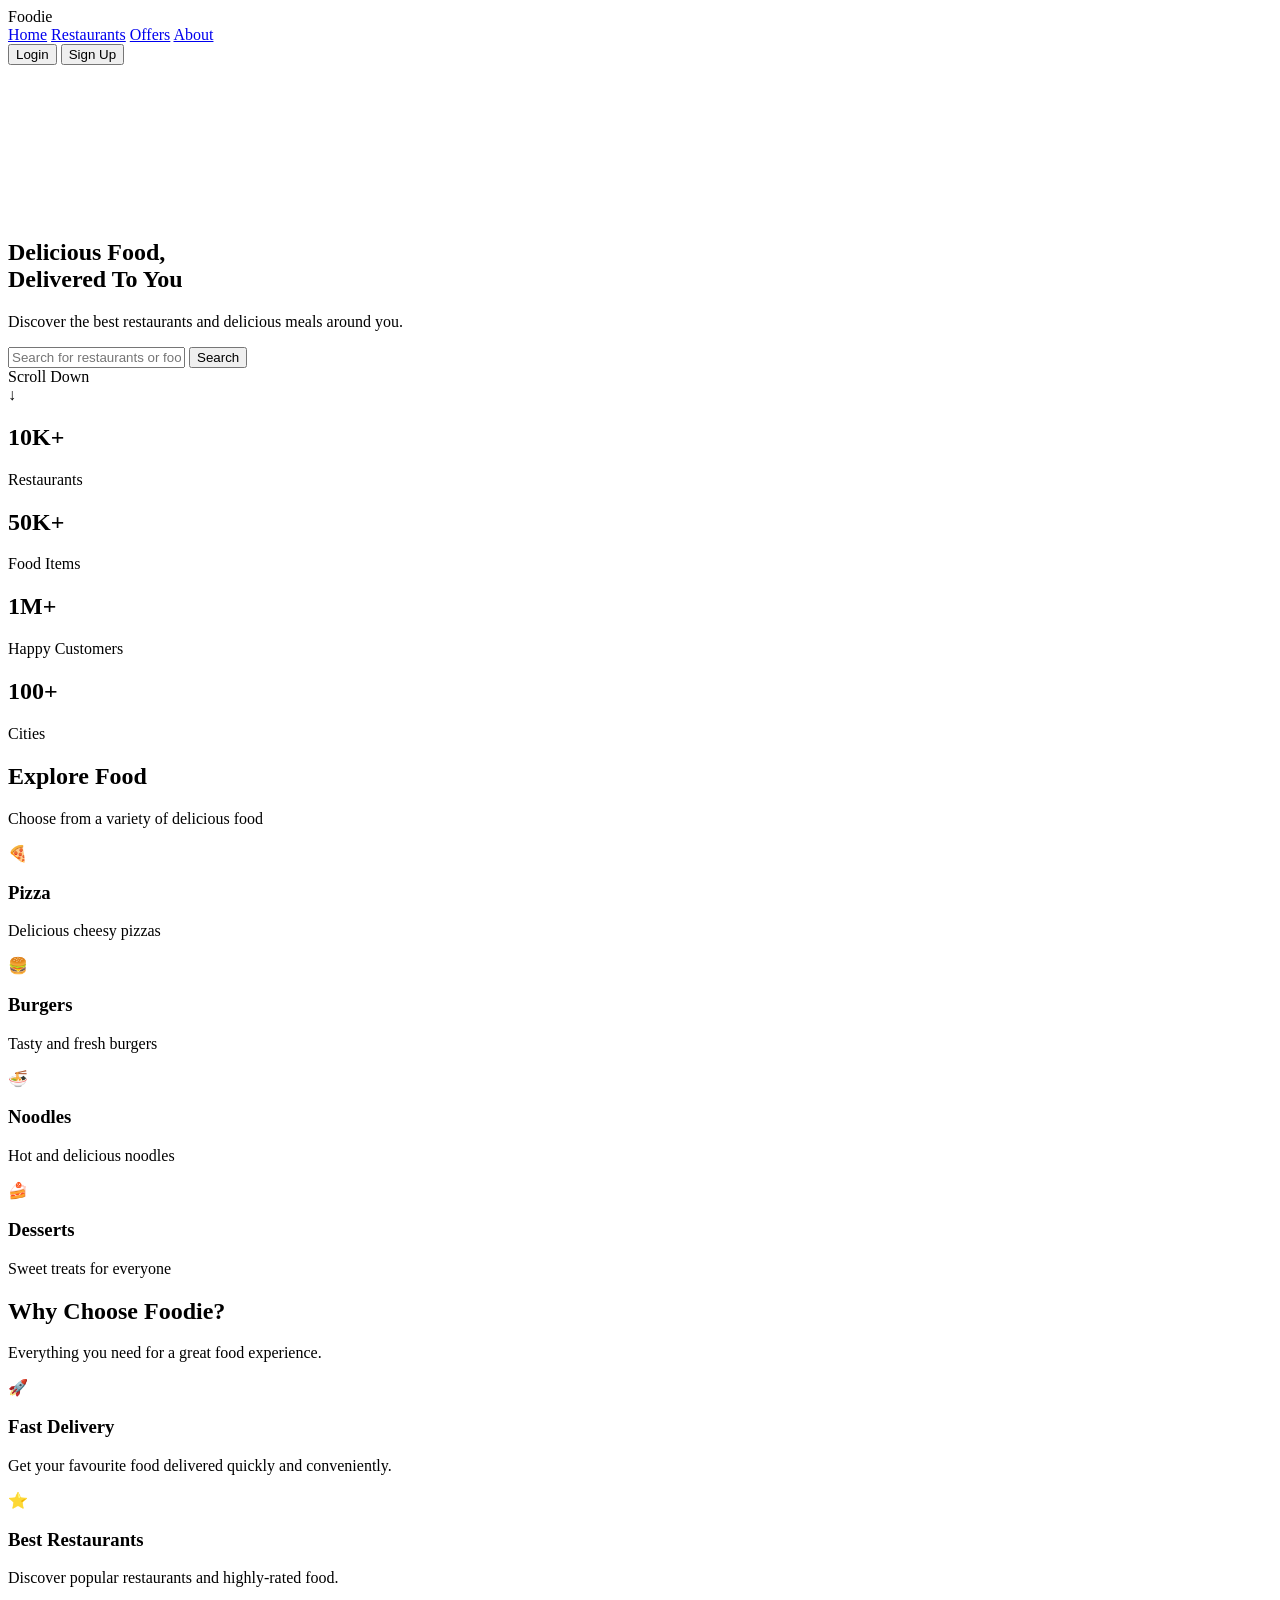
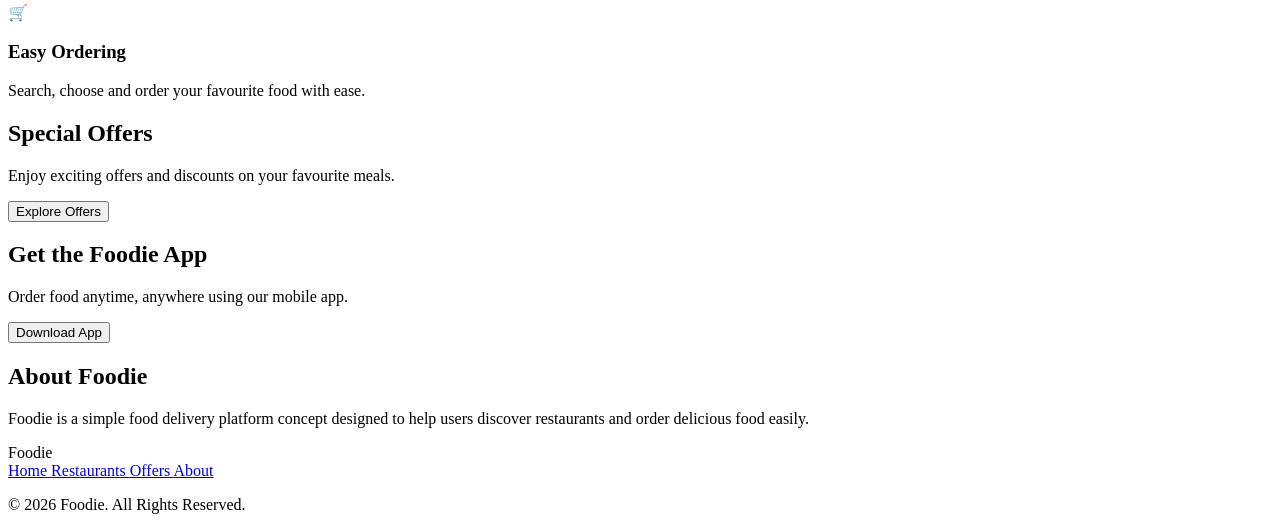
==== first.html @ c1c197ef "Create first.html" ====
<!DOCTYPE html>
<html lang="en">

<head>
    <meta charset="UTF-8">
    <meta name="viewport" content="width=device-width, initial-scale=1.0">

    <title>Foodie - Food Delivery</title>

    <meta name="description"
        content="Order delicious food from your favourite restaurants with Foodie.">

    <link rel="stylesheet" href="assignment2.css">
</head>

<body>

    <!-- ================= HEADER ================= -->

    <header class="header">

        <div class="logo">
            Foodie
        </div>

        <nav class="navbar">
            <a href="#home">Home</a>
            <a href="#restaurants">Restaurants</a>
            <a href="#offers">Offers</a>
            <a href="#about">About</a>
        </nav>

        <div class="header-buttons">
            <button class="login-btn">Login</button>
            <button class="signup-btn">Sign Up</button>
        </div>

    </header>


    <!-- ================= HERO SECTION ================= -->

    <section class="hero" id="home">

        <!-- Background Video -->
        <video class="hero-video" autoplay muted loop playsinline>
            <source src="assets/videos/hero.mp4" type="video/mp4">
        </video>

        <!-- Dark Overlay -->
        <div class="hero-overlay"></div>

        <!-- Hero Content -->
        <div class="hero-content">

            <h1>
                Delicious Food,
                <br>
                Delivered To You
            </h1>

            <p>
                Discover the best restaurants and delicious meals
                around you.
            </p>

            <!-- Search Box -->
            <div class="search-box">

                <input
                    type="text"
                    placeholder="Search for restaurants or food">

                <button>
                    Search
                </button>

            </div>

        </div>


        <!-- Scroll Down -->
        <div class="scroll-down">

            <span>Scroll Down</span>

            <div class="arrow">
                ↓
            </div>

        </div>

    </section>



    <!-- ================= STATS SECTION ================= -->

    <section class="stats">

        <div class="stat-box">

            <h2>10K+</h2>

            <p>
                Restaurants
            </p>

        </div>


        <div class="stat-box">

            <h2>50K+</h2>

            <p>
                Food Items
            </p>

        </div>


        <div class="stat-box">

            <h2>1M+</h2>

            <p>
                Happy Customers
            </p>

        </div>


        <div class="stat-box">

            <h2>100+</h2>

            <p>
                Cities
            </p>

        </div>

    </section>



    <!-- ================= FOOD CATEGORIES ================= -->

    <section class="categories" id="restaurants">

        <div class="section-heading">

            <h2>
                Explore Food
            </h2>

            <p>
                Choose from a variety of delicious food
            </p>

        </div>


        <div class="category-container">


            <div class="category-card">

                <div class="category-image">
                    🍕
                </div>

                <h3>
                    Pizza
                </h3>

                <p>
                    Delicious cheesy pizzas
                </p>

            </div>


            <div class="category-card">

                <div class="category-image">
                    🍔
                </div>

                <h3>
                    Burgers
                </h3>

                <p>
                    Tasty and fresh burgers
                </p>

            </div>


            <div class="category-card">

                <div class="category-image">
                    🍜
                </div>

                <h3>
                    Noodles
                </h3>

                <p>
                    Hot and delicious noodles
                </p>

            </div>


            <div class="category-card">

                <div class="category-image">
                    🍰
                </div>

                <h3>
                    Desserts
                </h3>

                <p>
                    Sweet treats for everyone
                </p>

            </div>


        </div>

    </section>



    <!-- ================= FEATURES ================= -->

    <section class="features">

        <div class="section-heading">

            <h2>
                Why Choose Foodie?
            </h2>

            <p>
                Everything you need for a great food experience.
            </p>

        </div>


        <div class="feature-container">


            <div class="feature-card">

                <div class="feature-icon">
                    🚀
                </div>

                <h3>
                    Fast Delivery
                </h3>

                <p>
                    Get your favourite food delivered quickly
                    and conveniently.
                </p>

            </div>


            <div class="feature-card">

                <div class="feature-icon">
                    ⭐
                </div>

                <h3>
                    Best Restaurants
                </h3>

                <p>
                    Discover popular restaurants and
                    highly-rated food.
                </p>

            </div>


            <div class="feature-card">

                <div class="feature-icon">
                    🛒
                </div>

                <h3>
                    Easy Ordering
                </h3>

                <p>
                    Search, choose and order your favourite
                    food with ease.
                </p>

            </div>


        </div>

    </section>



    <!-- ================= OFFERS ================= -->

    <section class="offers" id="offers">

        <div class="offer-content">

            <h2>
                Special Offers
            </h2>

            <p>
                Enjoy exciting offers and discounts
                on your favourite meals.
            </p>

            <button class="offer-button">
                Explore Offers
            </button>

        </div>

    </section>



    <!-- ================= APP SECTION ================= -->

    <section class="app-section">

        <div class="app-content">

            <h2>
                Get the Foodie App
            </h2>

            <p>
                Order food anytime, anywhere using
                our mobile app.
            </p>

            <button>
                Download App
            </button>

        </div>

    </section>



    <!-- ================= ABOUT ================= -->

    <section class="about" id="about">

        <div class="section-heading">

            <h2>
                About Foodie
            </h2>

            <p>
                Foodie is a simple food delivery platform
                concept designed to help users discover
                restaurants and order delicious food easily.
            </p>

        </div>

    </section>



    <!-- ================= FOOTER ================= -->

    <footer class="footer">

        <div class="footer-logo">
            Foodie
        </div>


        <div class="footer-links">

            <a href="#home">
                Home
            </a>

            <a href="#restaurants">
                Restaurants
            </a>

            <a href="#offers">
                Offers
            </a>

            <a href="#about">
                About
            </a>

        </div>


        <p>
            © 2026 Foodie. All Rights Reserved.
        </p>

    </footer>


    <!-- JavaScript -->
    <script src="script.js"></script>

</body>

</html>
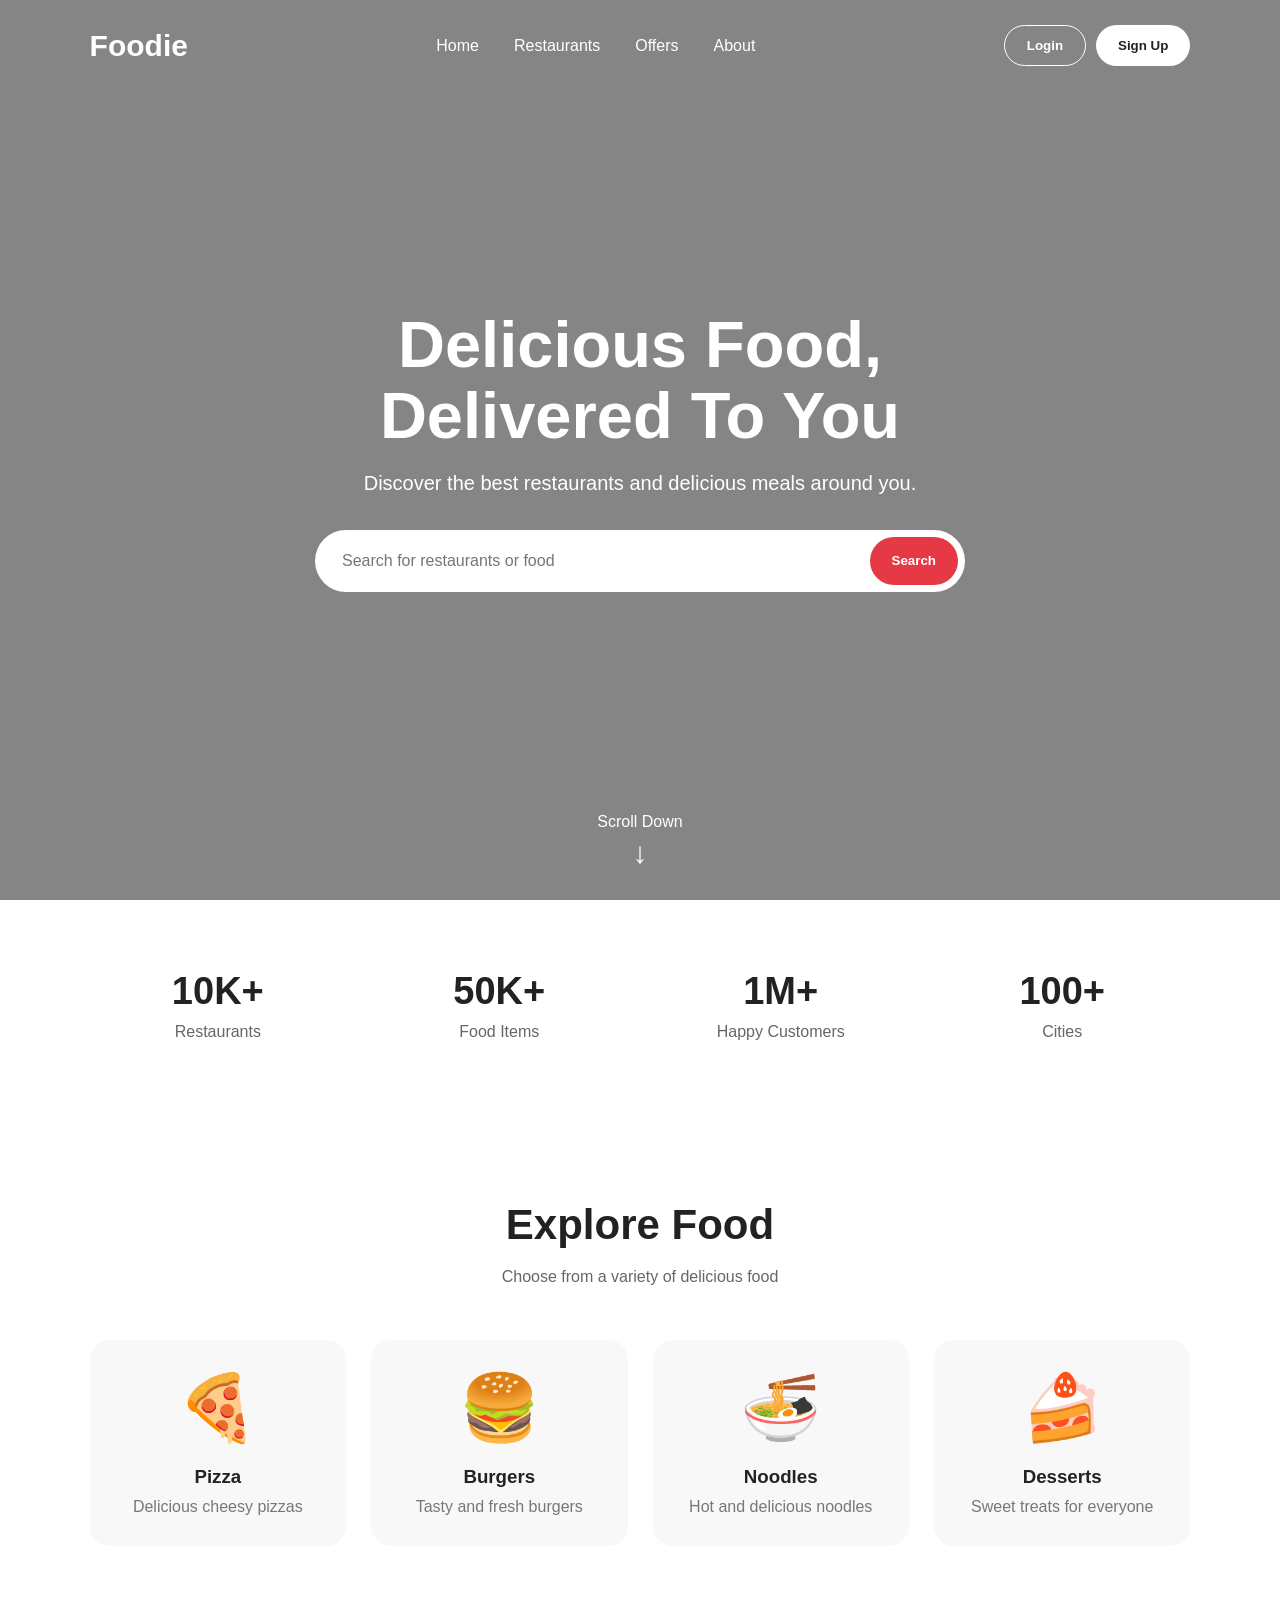
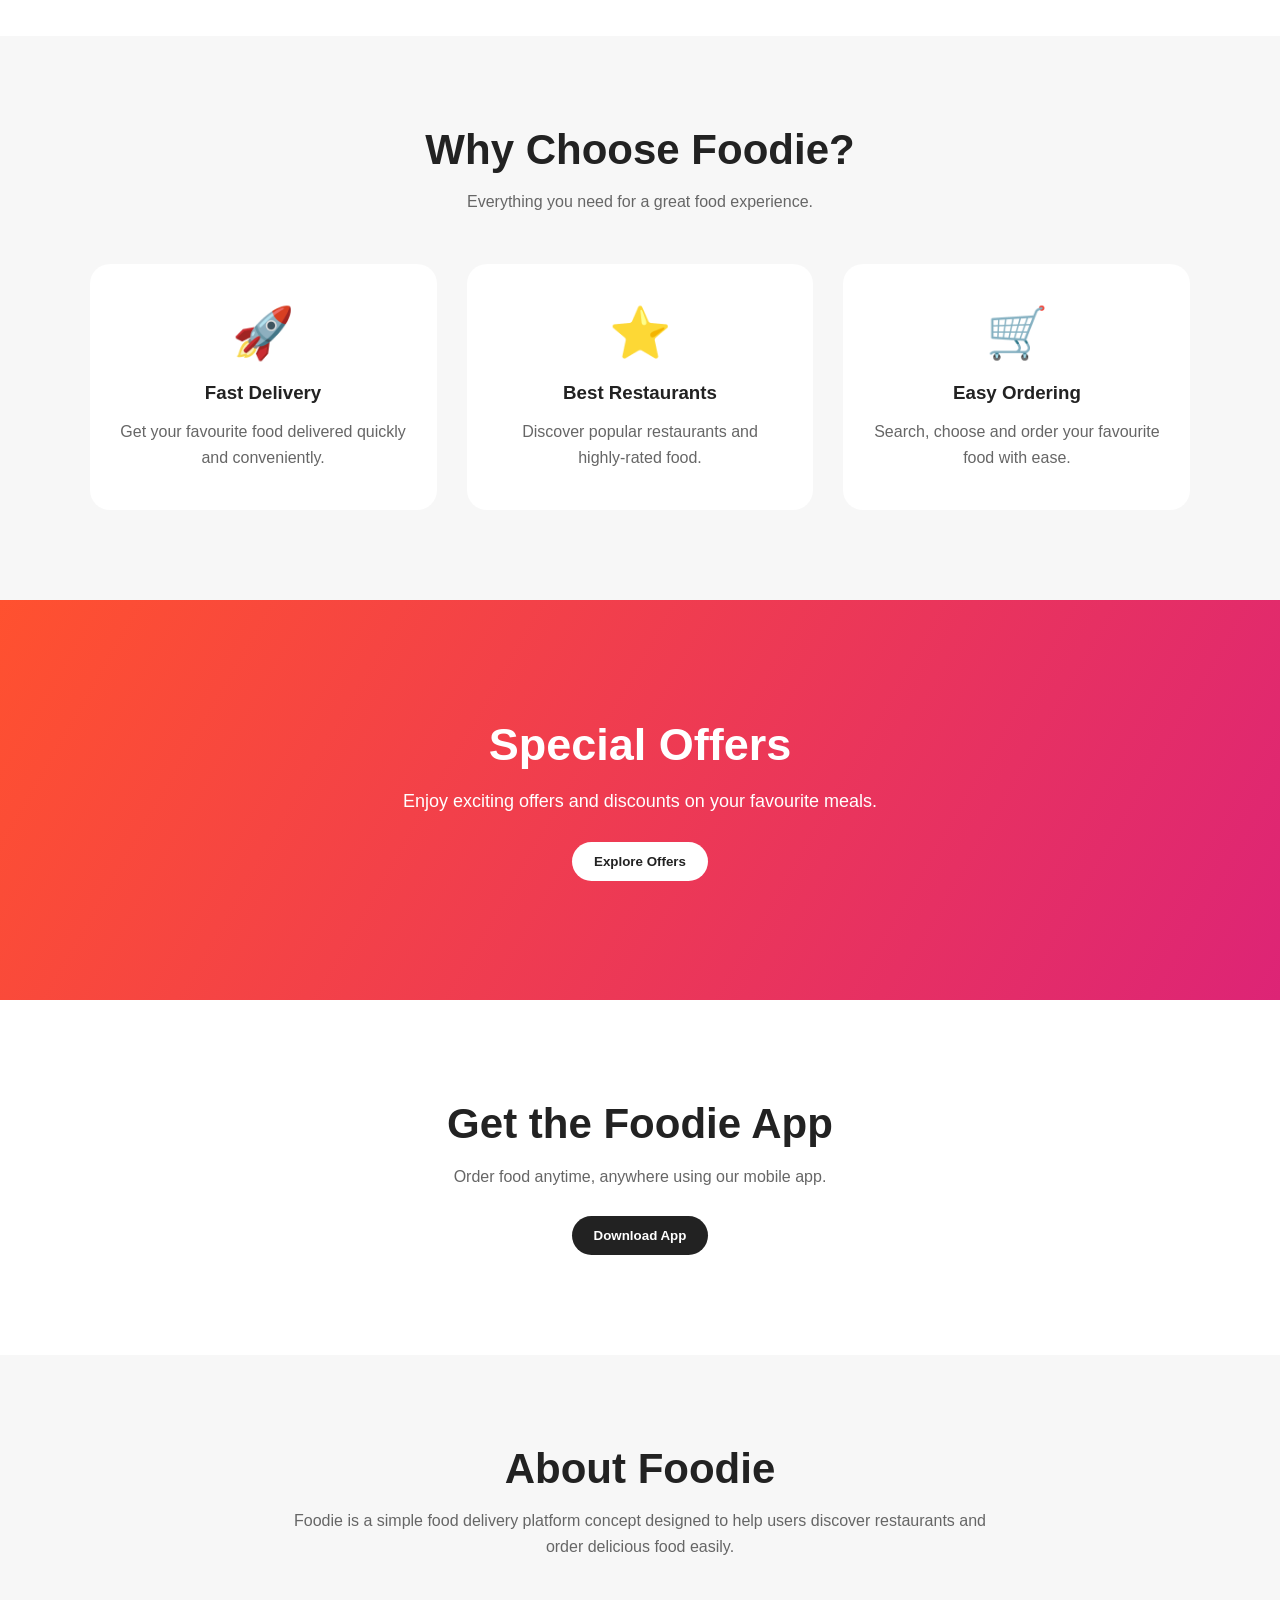
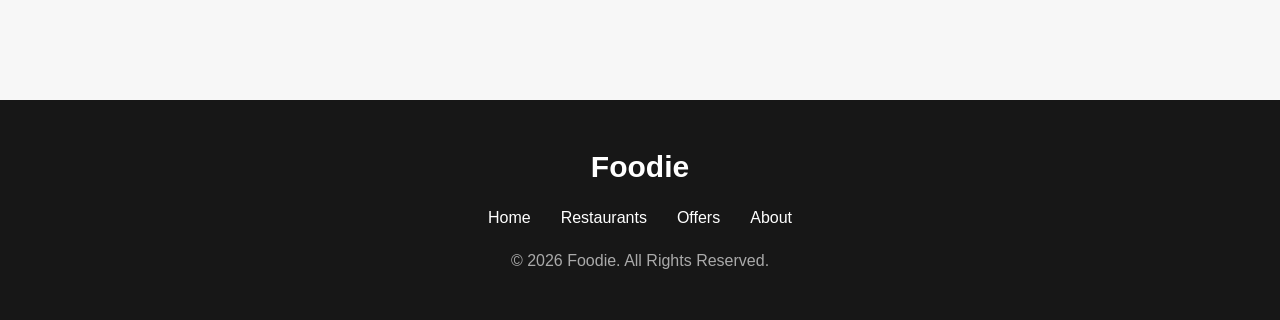
==== commit 2353119f: "Update first.html" ====
--- a/first.html
+++ b/first.html
@@ -10,7 +10,7 @@
     <meta name="description"
         content="Order delicious food from your favourite restaurants with Foodie.">
 
-    <link rel="stylesheet" href="assignment2.css">
+    <link rel="stylesheet" href="first.css">
 </head>
 
 <body>
--- a/first.css
+++ b/first.css
@@ -0,0 +1,487 @@
+* {
+    margin: 0;
+    padding: 0;
+    box-sizing: border-box;
+}
+
+html {
+    scroll-behavior: smooth;
+}
+
+body {
+    font-family: Arial, sans-serif;
+    color: #222;
+    background: #fff;
+}
+
+/* ================= HEADER ================= */
+
+.header {
+    position: absolute;
+    top: 0;
+    left: 0;
+    width: 100%;
+    z-index: 10;
+
+    display: flex;
+    align-items: center;
+    justify-content: space-between;
+
+    padding: 25px 7%;
+    color: white;
+}
+
+.logo {
+    font-size: 30px;
+    font-weight: bold;
+}
+
+.navbar {
+    display: flex;
+    gap: 35px;
+}
+
+.navbar a {
+    color: white;
+    text-decoration: none;
+    font-size: 16px;
+}
+
+.navbar a:hover {
+    opacity: 0.7;
+}
+
+.header-buttons {
+    display: flex;
+    gap: 10px;
+}
+
+.header-buttons button,
+.hero-content button,
+.app-content button,
+.offer-button {
+    border: none;
+    padding: 12px 22px;
+    border-radius: 25px;
+    cursor: pointer;
+    font-weight: bold;
+}
+
+.login-btn {
+    background: transparent;
+    color: white;
+    border: 1px solid white !important;
+}
+
+.signup-btn {
+    background: white;
+    color: #222;
+}
+
+
+/* ================= HERO ================= */
+
+.hero {
+    height: 100vh;
+    min-height: 650px;
+    position: relative;
+    overflow: hidden;
+
+    display: flex;
+    justify-content: center;
+    align-items: center;
+
+    text-align: center;
+    color: white;
+}
+
+.hero-video {
+    position: absolute;
+    inset: 0;
+
+    width: 100%;
+    height: 100%;
+
+    object-fit: cover;
+    z-index: 0;
+}
+
+.hero-overlay {
+    position: absolute;
+    inset: 0;
+    background: rgba(0, 0, 0, 0.48);
+    z-index: 1;
+}
+
+.hero-content {
+    position: relative;
+    z-index: 2;
+    width: 90%;
+    max-width: 850px;
+}
+
+.hero-content h1 {
+    font-size: 65px;
+    line-height: 1.1;
+    margin-bottom: 20px;
+}
+
+.hero-content p {
+    font-size: 20px;
+    margin-bottom: 35px;
+}
+
+.search-box {
+    max-width: 650px;
+    margin: auto;
+
+    display: flex;
+    background: white;
+    border-radius: 35px;
+    padding: 7px;
+}
+
+.search-box input {
+    flex: 1;
+    border: none;
+    outline: none;
+    padding: 15px 20px;
+    font-size: 16px;
+    border-radius: 30px;
+}
+
+.search-box button {
+    background: #e63946;
+    color: white;
+}
+
+.scroll-down {
+    position: absolute;
+    bottom: 30px;
+    left: 50%;
+    transform: translateX(-50%);
+
+    z-index: 2;
+}
+
+.arrow {
+    font-size: 30px;
+    margin-top: 5px;
+}
+
+
+/* ================= STATS ================= */
+
+.stats {
+    display: grid;
+    grid-template-columns: repeat(4, 1fr);
+
+    padding: 70px 7%;
+    gap: 25px;
+
+    text-align: center;
+}
+
+.stat-box h2 {
+    font-size: 38px;
+    margin-bottom: 10px;
+}
+
+.stat-box p {
+    color: #666;
+}
+
+
+/* ================= COMMON SECTION ================= */
+
+.categories,
+.features,
+.about {
+    padding: 90px 7%;
+}
+
+.section-heading {
+    text-align: center;
+    max-width: 700px;
+    margin: 0 auto 50px;
+}
+
+.section-heading h2 {
+    font-size: 42px;
+    margin-bottom: 15px;
+}
+
+.section-heading p {
+    color: #666;
+    line-height: 1.6;
+}
+
+
+/* ================= CATEGORIES ================= */
+
+.category-container {
+    display: grid;
+    grid-template-columns: repeat(4, 1fr);
+    gap: 25px;
+}
+
+.category-card {
+    padding: 30px;
+    text-align: center;
+    border-radius: 20px;
+    background: #f8f8f8;
+
+    transition: transform 0.3s;
+}
+
+.category-card:hover {
+    transform: translateY(-8px);
+}
+
+.category-image {
+    font-size: 65px;
+    margin-bottom: 20px;
+}
+
+.category-card h3 {
+    margin-bottom: 10px;
+}
+
+.category-card p {
+    color: #777;
+}
+
+
+/* ================= FEATURES ================= */
+
+.features {
+    background: #f7f7f7;
+}
+
+.feature-container {
+    display: grid;
+    grid-template-columns: repeat(3, 1fr);
+    gap: 30px;
+}
+
+.feature-card {
+    background: white;
+    padding: 40px 30px;
+    text-align: center;
+    border-radius: 20px;
+}
+
+.feature-icon {
+    font-size: 50px;
+    margin-bottom: 20px;
+}
+
+.feature-card h3 {
+    margin-bottom: 15px;
+}
+
+.feature-card p {
+    color: #666;
+    line-height: 1.6;
+}
+
+
+/* ================= OFFERS ================= */
+
+.offers {
+    min-height: 400px;
+
+    display: flex;
+    align-items: center;
+    justify-content: center;
+
+    text-align: center;
+
+    background: linear-gradient(
+        120deg,
+        #ff512f,
+        #dd2476
+    );
+
+    color: white;
+}
+
+.offer-content {
+    max-width: 650px;
+    padding: 30px;
+}
+
+.offer-content h2 {
+    font-size: 45px;
+    margin-bottom: 20px;
+}
+
+.offer-content p {
+    font-size: 18px;
+    margin-bottom: 30px;
+}
+
+.offer-button {
+    background: white;
+    color: #222;
+}
+
+
+/* ================= APP ================= */
+
+.app-section {
+    padding: 100px 7%;
+    text-align: center;
+}
+
+.app-content {
+    max-width: 700px;
+    margin: auto;
+}
+
+.app-content h2 {
+    font-size: 42px;
+    margin-bottom: 20px;
+}
+
+.app-content p {
+    color: #666;
+    margin-bottom: 30px;
+}
+
+.app-content button {
+    background: #222;
+    color: white;
+}
+
+
+/* ================= ABOUT ================= */
+
+.about {
+    background: #f7f7f7;
+}
+
+
+/* ================= FOOTER ================= */
+
+.footer {
+    background: #171717;
+    color: white;
+
+    padding: 50px 7%;
+    text-align: center;
+}
+
+.footer-logo {
+    font-size: 30px;
+    font-weight: bold;
+    margin-bottom: 25px;
+}
+
+.footer-links {
+    display: flex;
+    justify-content: center;
+    gap: 30px;
+    margin-bottom: 25px;
+}
+
+.footer-links a {
+    color: white;
+    text-decoration: none;
+}
+
+.footer p {
+    color: #aaa;
+}
+
+
+/* ================= MOBILE ================= */
+
+@media (max-width: 768px) {
+
+    .header {
+        padding: 20px;
+    }
+
+    .navbar {
+        display: none;
+    }
+
+    .hero-content h1 {
+        font-size: 42px;
+    }
+
+    .hero-content p {
+        font-size: 16px;
+    }
+
+    .search-box {
+        width: 95%;
+    }
+
+    .stats {
+        grid-template-columns: repeat(2, 1fr);
+        padding: 50px 20px;
+    }
+
+    .category-container {
+        grid-template-columns: repeat(2, 1fr);
+    }
+
+    .feature-container {
+        grid-template-columns: 1fr;
+    }
+
+    .categories,
+    .features,
+    .about {
+        padding: 60px 20px;
+    }
+
+    .section-heading h2 {
+        font-size: 32px;
+    }
+
+    .offer-content h2 {
+        font-size: 35px;
+    }
+}
+
+
+@media (max-width: 480px) {
+
+    .header-buttons {
+        display: none;
+    }
+
+    .hero-content h1 {
+        font-size: 35px;
+    }
+
+    .search-box {
+        flex-direction: column;
+        background: transparent;
+        gap: 8px;
+    }
+
+    .search-box input {
+        width: 100%;
+    }
+
+    .search-box button {
+        padding: 14px;
+    }
+
+    .stats {
+        grid-template-columns: 1fr 1fr;
+    }
+
+    .category-container {
+        grid-template-columns: 1fr;
+    }
+
+    .footer-links {
+        flex-direction: column;
+        gap: 15px;
+    }
+}
